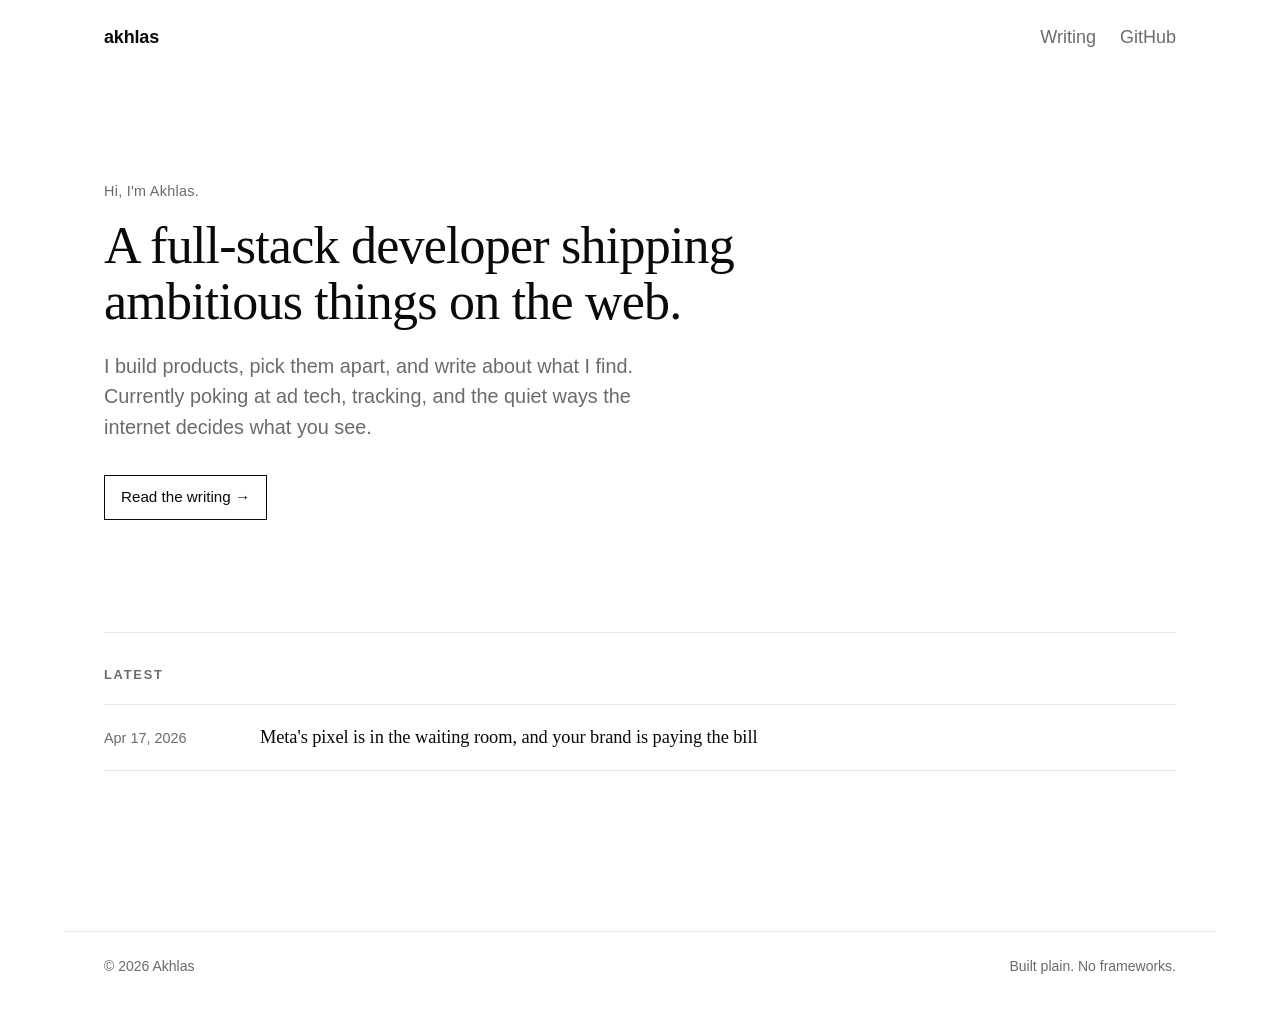
==== index.html @ 986504f3 "scaffold minimal black/white portfolio + blog - landing page, writing archive, and first-post shell " ====
<!doctype html>
<html lang="en">
<head>
<meta charset="utf-8" />
<meta name="viewport" content="width=device-width,initial-scale=1" />
<title>Akhlas — Full-stack developer</title>
<meta name="description" content="Akhlas. Full-stack developer. Writing about the web, tracking, and the messy edges of shipping product." />
<meta name="color-scheme" content="light dark" />
<link rel="stylesheet" href="/assets/style.css" />
<link rel="icon" href="data:image/svg+xml,%3Csvg xmlns='http://www.w3.org/2000/svg' viewBox='0 0 32 32'%3E%3Crect width='32' height='32' fill='black'/%3E%3Ctext x='50%25' y='56%25' text-anchor='middle' fill='white' font-family='ui-sans-serif,system-ui,sans-serif' font-size='18' font-weight='700'%3EA%3C/text%3E%3C/svg%3E" />
</head>
<body>
<header class="nav">
  <a class="mark" href="/" aria-label="Home">akhlas</a>
  <nav>
    <a href="/blog.html">Writing</a>
    <a href="https://github.com/akhlas17" rel="noopener">GitHub</a>
  </nav>
</header>

<main class="home">
  <section class="hero">
    <p class="eyebrow">Hi, I'm Akhlas.</p>
    <h1>A full-stack developer shipping ambitious things on the web.</h1>
    <p class="lede">I build products, pick them apart, and write about what I find. Currently poking at ad tech, tracking, and the quiet ways the internet decides what you see.</p>
    <p class="cta">
      <a href="/blog.html" class="btn">Read the writing &rarr;</a>
    </p>
  </section>

  <section class="latest">
    <h2>Latest</h2>
    <ul class="post-list" id="post-list">
      <!-- populated by js/posts.js -->
    </ul>
  </section>
</main>

<footer class="foot">
  <span>&copy; <span id="year"></span> Akhlas</span>
  <span>Built plain. No frameworks.</span>
</footer>

<script src="/assets/posts.js" defer></script>
<script>document.getElementById('year').textContent=new Date().getFullYear()</script>
</body>
</html>
---- assets/style.css ----
/* --- Akhlas / minimal editorial --- */

:root {
  --bg: #ffffff;
  --ink: #0a0a0a;
  --muted: #6b6b6b;
  --rule: #e7e7e7;
  --accent: #0a0a0a;
  --max: 68ch;
  --measure: 38rem;
  --step: clamp(1rem, 0.9rem + 0.4vw, 1.125rem);
  --font-sans: ui-sans-serif, -apple-system, BlinkMacSystemFont, "Inter", "Segoe UI", Roboto, Helvetica, Arial, sans-serif;
  --font-serif: ui-serif, "Iowan Old Style", "Charter", "Georgia", "Times New Roman", serif;
  --font-mono: ui-monospace, "SF Mono", "JetBrains Mono", Menlo, Consolas, monospace;
}

@media (prefers-color-scheme: dark) {
  :root {
    --bg: #0a0a0a;
    --ink: #f5f5f5;
    --muted: #9a9a9a;
    --rule: #1e1e1e;
    --accent: #f5f5f5;
  }
}

* { box-sizing: border-box; }

html { -webkit-text-size-adjust: 100%; }

body {
  margin: 0;
  background: var(--bg);
  color: var(--ink);
  font-family: var(--font-sans);
  font-size: var(--step);
  line-height: 1.55;
  -webkit-font-smoothing: antialiased;
  text-rendering: optimizeLegibility;
  font-feature-settings: "ss01","cv11";
}

a {
  color: inherit;
  text-decoration: none;
  border-bottom: 1px solid var(--rule);
  transition: border-color .15s ease, color .15s ease;
}
a:hover { border-color: var(--ink); }

img { max-width: 100%; height: auto; display: block; }

/* layout */
.nav, main, .foot { padding-inline: clamp(1.25rem, 4vw, 2.5rem); }

.nav {
  max-width: 72rem;
  margin-inline: auto;
  padding-block: 1.5rem;
  display: flex;
  align-items: center;
  justify-content: space-between;
}
.nav .mark {
  font-weight: 600;
  letter-spacing: -.01em;
  border: none;
}
.nav nav { display: flex; gap: 1.5rem; }
.nav nav a { border: none; color: var(--muted); }
.nav nav a:hover, .nav nav a[aria-current="page"] { color: var(--ink); }

main { max-width: 72rem; margin-inline: auto; padding-block: 2rem 4rem; }

.foot {
  max-width: 72rem;
  margin: 6rem auto 2rem;
  padding-block: 1.5rem 0;
  border-top: 1px solid var(--rule);
  display: flex;
  justify-content: space-between;
  font-size: .875rem;
  color: var(--muted);
}

/* --- home --- */
.hero {
  padding-block: clamp(2rem, 6vw, 4.5rem) clamp(2.5rem, 7vw, 5rem);
  max-width: 48rem;
}
.eyebrow {
  color: var(--muted);
  font-size: .9rem;
  letter-spacing: .02em;
  margin: 0 0 1rem;
}
.hero h1 {
  font-family: var(--font-serif);
  font-weight: 500;
  font-size: clamp(2rem, 1.4rem + 3vw, 3.25rem);
  line-height: 1.08;
  letter-spacing: -.015em;
  margin: 0 0 1.25rem;
  text-wrap: balance;
}
.hero .lede {
  font-size: clamp(1.05rem, 1rem + .3vw, 1.25rem);
  color: var(--muted);
  max-width: 36rem;
  margin: 0 0 2rem;
}
.cta { margin: 0; }
.btn {
  display: inline-block;
  border: 1px solid var(--ink);
  padding: .6rem 1rem;
  font-size: .95rem;
  transition: background .15s ease, color .15s ease;
}
.btn:hover { background: var(--ink); color: var(--bg); }

.latest { margin-top: 2rem; border-top: 1px solid var(--rule); padding-top: 2rem; }
.latest h2, .archive-head h1 {
  font-family: var(--font-sans);
  font-weight: 600;
  font-size: .8rem;
  letter-spacing: .14em;
  text-transform: uppercase;
  color: var(--muted);
  margin: 0 0 1.25rem;
}

/* --- archive --- */
.archive-head { padding-block: clamp(2rem, 6vw, 4rem) 2rem; }
.archive-head h1 {
  font-family: var(--font-serif);
  font-weight: 500;
  font-size: clamp(1.75rem, 1.3rem + 2vw, 2.5rem);
  letter-spacing: -.015em;
  text-transform: none;
  color: var(--ink);
  margin: 0 0 .75rem;
}
.archive-head .lede { color: var(--muted); margin: 0; max-width: 42rem; }

.post-list { list-style: none; padding: 0; margin: 0; border-top: 1px solid var(--rule); }
.post-list li { border-bottom: 1px solid var(--rule); }
.post-list a.row {
  display: grid;
  grid-template-columns: 8.5rem 1fr;
  gap: 1.25rem;
  padding: 1.25rem 0;
  border: none;
  align-items: baseline;
}
.post-list .date {
  color: var(--muted);
  font-variant-numeric: tabular-nums;
  font-size: .9rem;
}
.post-list .title {
  font-family: var(--font-serif);
  font-size: 1.15rem;
  line-height: 1.35;
  letter-spacing: -.005em;
}
.post-list a.row:hover .title { text-decoration: underline; text-decoration-thickness: 1px; text-underline-offset: .2em; }

@media (max-width: 600px) {
  .post-list a.row { grid-template-columns: 1fr; gap: .25rem; padding: 1rem 0; }
}

/* --- article --- */
.article {
  max-width: var(--measure);
  margin-inline: auto;
  padding-block: clamp(2rem, 6vw, 4rem) 2rem;
}
.article .kicker {
  color: var(--muted);
  font-size: .85rem;
  letter-spacing: .08em;
  text-transform: uppercase;
  margin: 0 0 1rem;
}
.article h1 {
  font-family: var(--font-serif);
  font-weight: 500;
  font-size: clamp(1.9rem, 1.4rem + 2.4vw, 2.75rem);
  line-height: 1.1;
  letter-spacing: -.015em;
  text-wrap: balance;
  margin: 0 0 1rem;
}
.article .meta {
  color: var(--muted);
  font-size: .9rem;
  margin: 0 0 2.5rem;
}
.prose {
  font-family: var(--font-serif);
  font-size: 1.175rem;
  line-height: 1.7;
}
.prose > * + * { margin-top: 1.25em; }
.prose h2 {
  font-family: var(--font-sans);
  font-weight: 600;
  font-size: 1.05rem;
  letter-spacing: .04em;
  text-transform: uppercase;
  color: var(--ink);
  margin-top: 2.5em;
  margin-bottom: .4em;
}
.prose h3 {
  font-family: var(--font-serif);
  font-weight: 600;
  font-size: 1.25rem;
  margin-top: 2em;
}
.prose blockquote {
  border-left: 2px solid var(--ink);
  margin: 1.5em 0;
  padding: .1em 1.25em;
  color: var(--muted);
  font-style: italic;
}
.prose code {
  font-family: var(--font-mono);
  font-size: .92em;
  background: color-mix(in srgb, var(--ink) 6%, transparent);
  padding: .1em .35em;
  border-radius: 3px;
}
.prose hr { border: 0; border-top: 1px solid var(--rule); margin: 2.5em 0; }
.prose a { border-bottom: 1px solid currentColor; }
.prose ul, .prose ol { padding-left: 1.25em; }
.prose li + li { margin-top: .35em; }

.endnote {
  margin-top: 4rem;
  padding-top: 1.5rem;
  border-top: 1px solid var(--rule);
  color: var(--muted);
  font-family: var(--font-sans);
  font-size: .95rem;
}

/* selection */
::selection { background: var(--ink); color: var(--bg); }
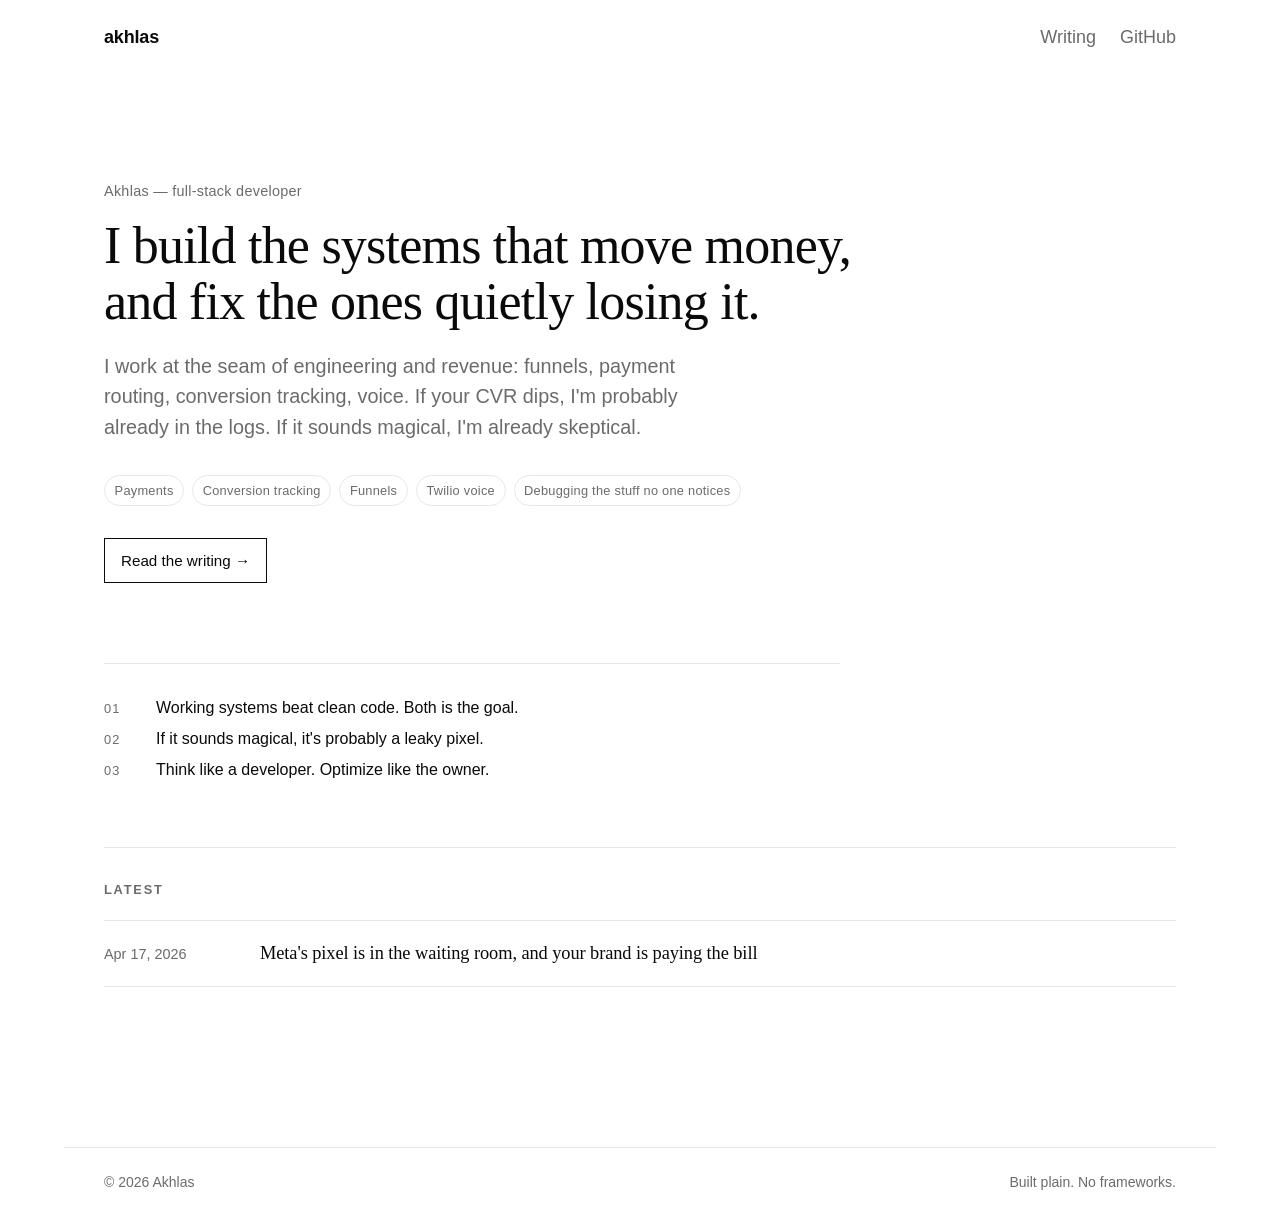
==== commit c0b5369e: "rewrite landing copy with sharper voice - hero leads on revenue + systems, not generic "ambitious de" ====
--- a/index.html
+++ b/index.html
@@ -4,7 +4,7 @@
 <meta charset="utf-8" />
 <meta name="viewport" content="width=device-width,initial-scale=1" />
 <title>Akhlas — Full-stack developer</title>
-<meta name="description" content="Akhlas. Full-stack developer. Writing about the web, tracking, and the messy edges of shipping product." />
+<meta name="description" content="Akhlas. Full-stack developer working on funnels, payments, and tracking. I build things that work, fix things that don't, and question things that sound too good to be true." />
 <meta name="color-scheme" content="light dark" />
 <link rel="stylesheet" href="/assets/style.css" />
 <link rel="icon" href="data:image/svg+xml,%3Csvg xmlns='http://www.w3.org/2000/svg' viewBox='0 0 32 32'%3E%3Crect width='32' height='32' fill='black'/%3E%3Ctext x='50%25' y='56%25' text-anchor='middle' fill='white' font-family='ui-sans-serif,system-ui,sans-serif' font-size='18' font-weight='700'%3EA%3C/text%3E%3C/svg%3E" />
@@ -20,12 +20,25 @@
 
 <main class="home">
   <section class="hero">
-    <p class="eyebrow">Hi, I'm Akhlas.</p>
-    <h1>A full-stack developer shipping ambitious things on the web.</h1>
-    <p class="lede">I build products, pick them apart, and write about what I find. Currently poking at ad tech, tracking, and the quiet ways the internet decides what you see.</p>
+    <p class="eyebrow">Akhlas &mdash; full-stack developer</p>
+    <h1>I build the systems that move money, and fix the ones quietly losing it.</h1>
+    <p class="lede">I work at the seam of engineering and revenue: funnels, payment routing, conversion tracking, voice. If your CVR dips, I'm probably already in the logs. If it sounds magical, I'm already skeptical.</p>
+    <ul class="tags" aria-label="Focus areas">
+      <li>Payments</li>
+      <li>Conversion tracking</li>
+      <li>Funnels</li>
+      <li>Twilio voice</li>
+      <li>Debugging the stuff no one notices</li>
+    </ul>
     <p class="cta">
       <a href="/blog.html" class="btn">Read the writing &rarr;</a>
     </p>
+  </section>
+
+  <section class="principles">
+    <p><span class="n">01</span> Working systems beat clean code. Both is the goal.</p>
+    <p><span class="n">02</span> If it sounds magical, it's probably a leaky pixel.</p>
+    <p><span class="n">03</span> Think like a developer. Optimize like the owner.</p>
   </section>
 
   <section class="latest">
--- a/assets/style.css
+++ b/assets/style.css
@@ -119,6 +119,46 @@
 }
 .btn:hover { background: var(--ink); color: var(--bg); }
 
+.tags {
+  list-style: none;
+  padding: 0;
+  margin: 0 0 2rem;
+  display: flex;
+  flex-wrap: wrap;
+  gap: .4rem .5rem;
+}
+.tags li {
+  font-size: .8rem;
+  letter-spacing: .02em;
+  color: var(--muted);
+  border: 1px solid var(--rule);
+  padding: .3rem .6rem;
+  border-radius: 999px;
+}
+
+.principles {
+  border-top: 1px solid var(--rule);
+  padding: 2rem 0;
+  display: grid;
+  gap: .4rem;
+  max-width: 46rem;
+}
+.principles p {
+  margin: 0;
+  display: grid;
+  grid-template-columns: 2.5rem 1fr;
+  gap: .75rem;
+  color: var(--ink);
+  font-size: 1rem;
+}
+.principles .n {
+  color: var(--muted);
+  font-variant-numeric: tabular-nums;
+  font-size: .8rem;
+  letter-spacing: .08em;
+  padding-top: .18rem;
+}
+
 .latest { margin-top: 2rem; border-top: 1px solid var(--rule); padding-top: 2rem; }
 .latest h2, .archive-head h1 {
   font-family: var(--font-sans);
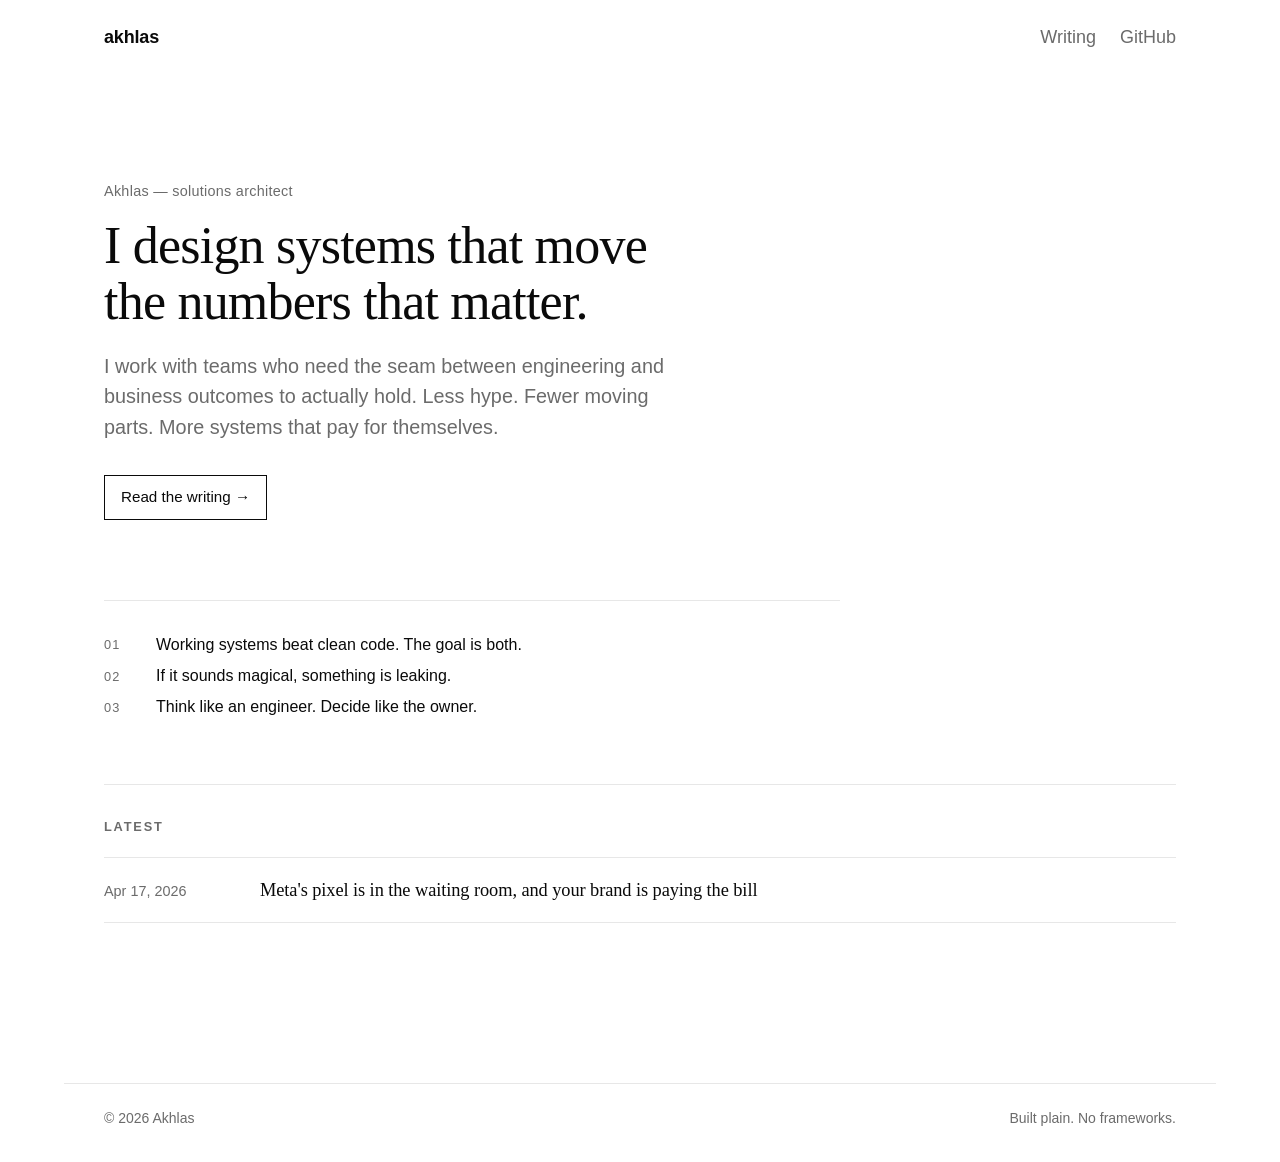
==== commit 5f3e7e09: "reframe landing as solutions architect - drops tactic-specific tag row (payments, voice, tracking) -" ====
--- a/index.html
+++ b/index.html
@@ -3,8 +3,8 @@
 <head>
 <meta charset="utf-8" />
 <meta name="viewport" content="width=device-width,initial-scale=1" />
-<title>Akhlas — Full-stack developer</title>
-<meta name="description" content="Akhlas. Full-stack developer working on funnels, payments, and tracking. I build things that work, fix things that don't, and question things that sound too good to be true." />
+<title>Akhlas — Solutions architect</title>
+<meta name="description" content="Akhlas. Solutions architect. I design and build systems that move the numbers that matter — and fix the ones quietly breaking them." />
 <meta name="color-scheme" content="light dark" />
 <link rel="stylesheet" href="/assets/style.css" />
 <link rel="icon" href="data:image/svg+xml,%3Csvg xmlns='http://www.w3.org/2000/svg' viewBox='0 0 32 32'%3E%3Crect width='32' height='32' fill='black'/%3E%3Ctext x='50%25' y='56%25' text-anchor='middle' fill='white' font-family='ui-sans-serif,system-ui,sans-serif' font-size='18' font-weight='700'%3EA%3C/text%3E%3C/svg%3E" />
@@ -20,25 +20,18 @@
 
 <main class="home">
   <section class="hero">
-    <p class="eyebrow">Akhlas &mdash; full-stack developer</p>
-    <h1>I build the systems that move money, and fix the ones quietly losing it.</h1>
-    <p class="lede">I work at the seam of engineering and revenue: funnels, payment routing, conversion tracking, voice. If your CVR dips, I'm probably already in the logs. If it sounds magical, I'm already skeptical.</p>
-    <ul class="tags" aria-label="Focus areas">
-      <li>Payments</li>
-      <li>Conversion tracking</li>
-      <li>Funnels</li>
-      <li>Twilio voice</li>
-      <li>Debugging the stuff no one notices</li>
-    </ul>
+    <p class="eyebrow">Akhlas &mdash; solutions architect</p>
+    <h1>I design systems that move the numbers that matter.</h1>
+    <p class="lede">I work with teams who need the seam between engineering and business outcomes to actually hold. Less hype. Fewer moving parts. More systems that pay for themselves.</p>
     <p class="cta">
       <a href="/blog.html" class="btn">Read the writing &rarr;</a>
     </p>
   </section>
 
   <section class="principles">
-    <p><span class="n">01</span> Working systems beat clean code. Both is the goal.</p>
-    <p><span class="n">02</span> If it sounds magical, it's probably a leaky pixel.</p>
-    <p><span class="n">03</span> Think like a developer. Optimize like the owner.</p>
+    <p><span class="n">01</span> Working systems beat clean code. The goal is both.</p>
+    <p><span class="n">02</span> If it sounds magical, something is leaking.</p>
+    <p><span class="n">03</span> Think like an engineer. Decide like the owner.</p>
   </section>
 
   <section class="latest">
--- a/assets/style.css
+++ b/assets/style.css
@@ -119,23 +119,6 @@
 }
 .btn:hover { background: var(--ink); color: var(--bg); }
 
-.tags {
-  list-style: none;
-  padding: 0;
-  margin: 0 0 2rem;
-  display: flex;
-  flex-wrap: wrap;
-  gap: .4rem .5rem;
-}
-.tags li {
-  font-size: .8rem;
-  letter-spacing: .02em;
-  color: var(--muted);
-  border: 1px solid var(--rule);
-  padding: .3rem .6rem;
-  border-radius: 999px;
-}
-
 .principles {
   border-top: 1px solid var(--rule);
   padding: 2rem 0;
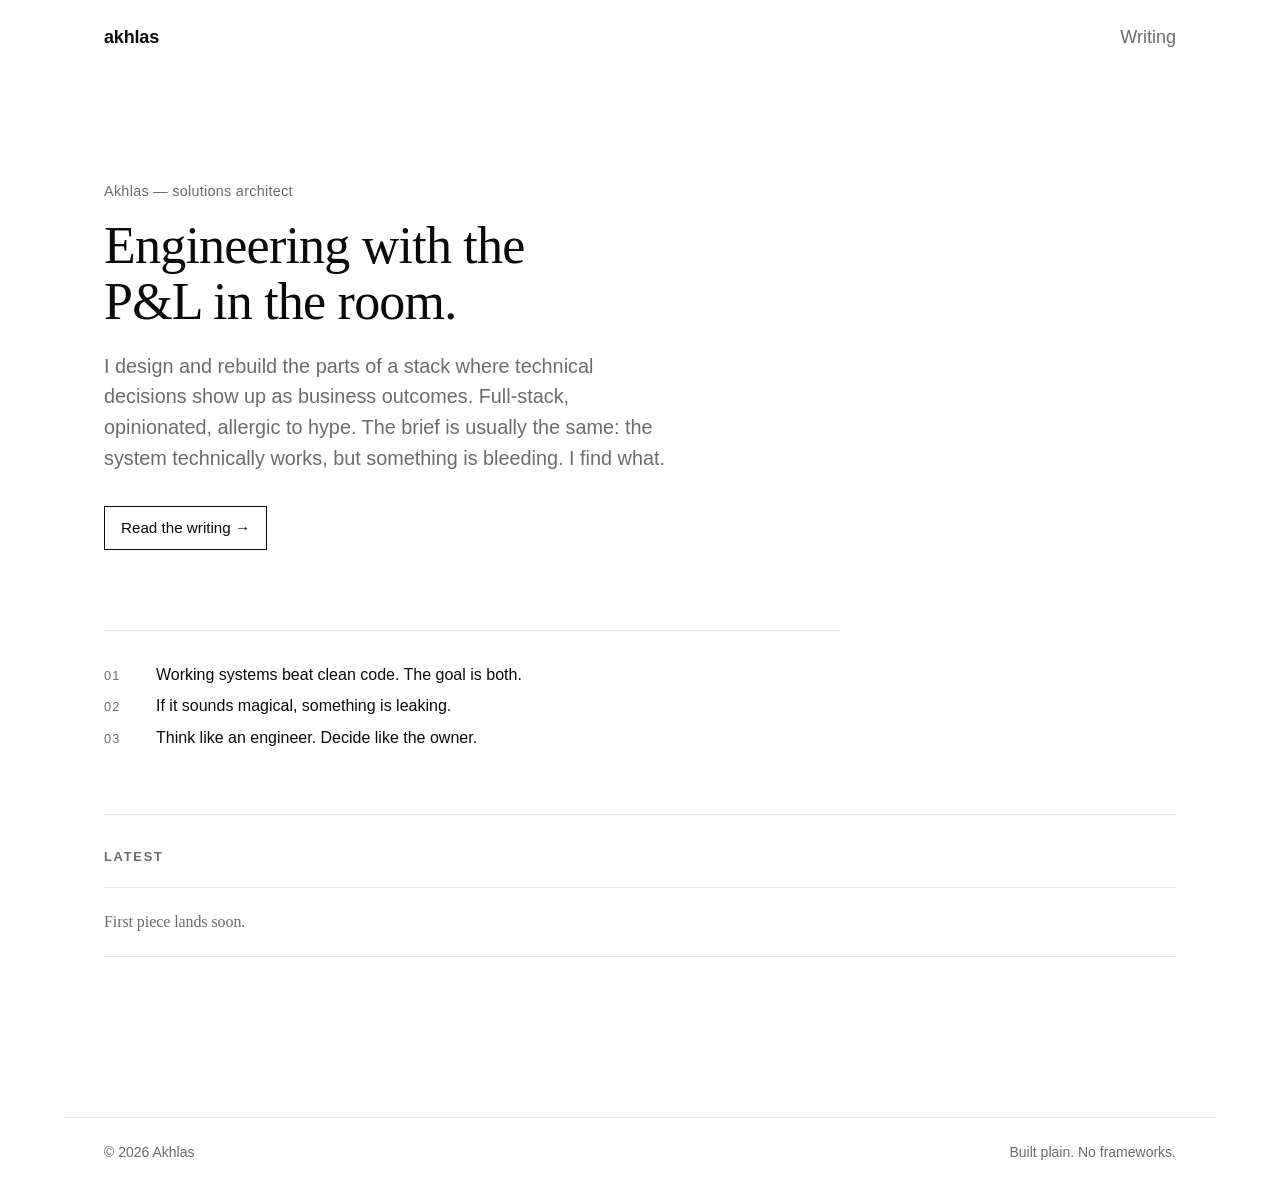
==== commit bce8303e: "sharper intro, cleaner header, cache-bust posts index - rewrite landing hero to "Engineering with th" ====
--- a/index.html
+++ b/index.html
@@ -14,15 +14,14 @@
   <a class="mark" href="/" aria-label="Home">akhlas</a>
   <nav>
     <a href="/blog.html">Writing</a>
-    <a href="https://github.com/akhlas17" rel="noopener">GitHub</a>
   </nav>
 </header>
 
 <main class="home">
   <section class="hero">
     <p class="eyebrow">Akhlas &mdash; solutions architect</p>
-    <h1>I design systems that move the numbers that matter.</h1>
-    <p class="lede">I work with teams who need the seam between engineering and business outcomes to actually hold. Less hype. Fewer moving parts. More systems that pay for themselves.</p>
+    <h1>Engineering with the P&amp;L in the room.</h1>
+    <p class="lede">I design and rebuild the parts of a stack where technical decisions show up as business outcomes. Full-stack, opinionated, allergic to hype. The brief is usually the same: the system technically works, but something is bleeding. I find what.</p>
     <p class="cta">
       <a href="/blog.html" class="btn">Read the writing &rarr;</a>
     </p>
@@ -47,7 +46,7 @@
   <span>Built plain. No frameworks.</span>
 </footer>
 
-<script src="/assets/posts.js" defer></script>
+<script>(function(){var s=document.createElement('script');s.src='/assets/posts.js?v='+Date.now();s.defer=true;document.head.appendChild(s);})();</script>
 <script>document.getElementById('year').textContent=new Date().getFullYear()</script>
 </body>
 </html>
--- a/assets/style.css
+++ b/assets/style.css
@@ -188,6 +188,8 @@
   letter-spacing: -.005em;
 }
 .post-list a.row:hover .title { text-decoration: underline; text-decoration-thickness: 1px; text-underline-offset: .2em; }
+.post-list li.empty { padding: 1.25rem 0; color: var(--muted); }
+.post-list li.empty .title { font-family: var(--font-serif); font-size: 1rem; color: var(--muted); }
 
 @media (max-width: 600px) {
   .post-list a.row { grid-template-columns: 1fr; gap: .25rem; padding: 1rem 0; }
